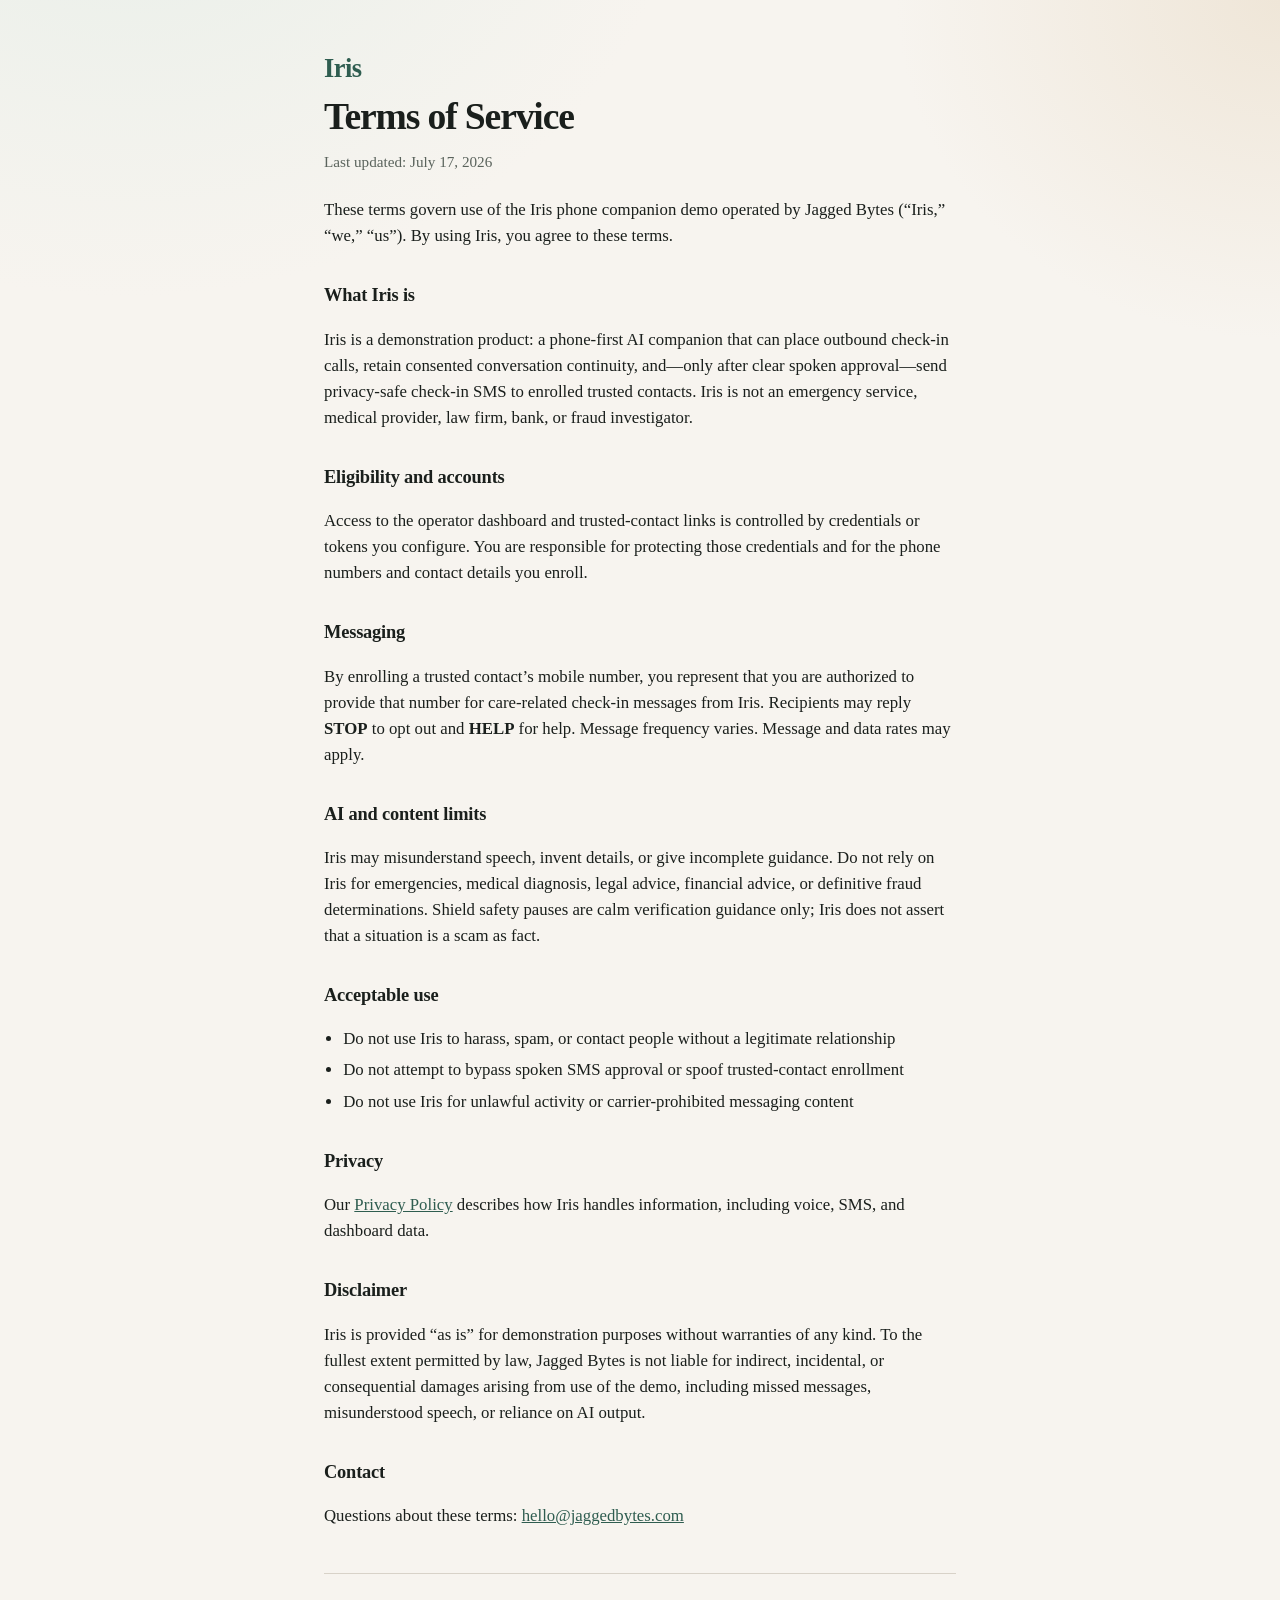
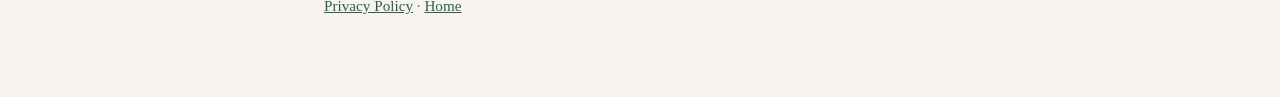
==== terms/index.html @ 32c44c7b "docs(legal): add Iris privacy policy and terms for A2P" ====
<!DOCTYPE html>
<html lang="en">
<head>
  <meta charset="utf-8" />
  <meta name="viewport" content="width=device-width, initial-scale=1" />
  <title>Iris Terms of Service</title>
  <link rel="stylesheet" href="../styles.css" />
</head>
<body>
  <main>
    <p class="brand"><a href="../">Iris</a></p>
    <h1>Terms of Service</h1>
    <p class="meta">Last updated: July 17, 2026</p>

    <p>
      These terms govern use of the Iris phone companion demo operated by Jagged Bytes
      (“Iris,” “we,” “us”). By using Iris, you agree to these terms.
    </p>

    <h2>What Iris is</h2>
    <p>
      Iris is a demonstration product: a phone-first AI companion that can place outbound
      check-in calls, retain consented conversation continuity, and—only after clear spoken
      approval—send privacy-safe check-in SMS to enrolled trusted contacts. Iris is not an
      emergency service, medical provider, law firm, bank, or fraud investigator.
    </p>

    <h2>Eligibility and accounts</h2>
    <p>
      Access to the operator dashboard and trusted-contact links is controlled by credentials
      or tokens you configure. You are responsible for protecting those credentials and for
      the phone numbers and contact details you enroll.
    </p>

    <h2>Messaging</h2>
    <p>
      By enrolling a trusted contact’s mobile number, you represent that you are authorized
      to provide that number for care-related check-in messages from Iris. Recipients may
      reply <strong>STOP</strong> to opt out and <strong>HELP</strong> for help.
      Message frequency varies. Message and data rates may apply.
    </p>

    <h2>AI and content limits</h2>
    <p>
      Iris may misunderstand speech, invent details, or give incomplete guidance.
      Do not rely on Iris for emergencies, medical diagnosis, legal advice, financial advice,
      or definitive fraud determinations. Shield safety pauses are calm verification guidance
      only; Iris does not assert that a situation is a scam as fact.
    </p>

    <h2>Acceptable use</h2>
    <ul>
      <li>Do not use Iris to harass, spam, or contact people without a legitimate relationship</li>
      <li>Do not attempt to bypass spoken SMS approval or spoof trusted-contact enrollment</li>
      <li>Do not use Iris for unlawful activity or carrier-prohibited messaging content</li>
    </ul>

    <h2>Privacy</h2>
    <p>
      Our <a href="../privacy/">Privacy Policy</a> describes how Iris handles information,
      including voice, SMS, and dashboard data.
    </p>

    <h2>Disclaimer</h2>
    <p>
      Iris is provided “as is” for demonstration purposes without warranties of any kind.
      To the fullest extent permitted by law, Jagged Bytes is not liable for indirect,
      incidental, or consequential damages arising from use of the demo, including missed
      messages, misunderstood speech, or reliance on AI output.
    </p>

    <h2>Contact</h2>
    <p>
      Questions about these terms: <a href="mailto:hello@jaggedbytes.com">hello@jaggedbytes.com</a>
    </p>

    <p class="nav"><a href="../privacy/">Privacy Policy</a> · <a href="../">Home</a></p>
  </main>
</body>
</html>
---- styles.css ----
:root {
  color-scheme: light;
  --ink: #1a1f1c;
  --muted: #5a635c;
  --paper: #f7f4ef;
  --accent: #2f5d50;
  --rule: #d8d2c8;
  font-family: "Iowan Old Style", "Palatino Linotype", Palatino, "Book Antiqua", Georgia, serif;
}

* {
  box-sizing: border-box;
}

body {
  margin: 0;
  min-height: 100vh;
  background:
    radial-gradient(ellipse 80% 50% at 10% -10%, #e8efe9 0%, transparent 55%),
    radial-gradient(ellipse 60% 40% at 100% 0%, #efe6d8 0%, transparent 50%),
    var(--paper);
  color: var(--ink);
  line-height: 1.55;
}

main {
  max-width: 42rem;
  margin: 0 auto;
  padding: 3rem 1.25rem 4rem;
}

.brand {
  margin: 0 0 0.35rem;
  font-size: 1.65rem;
  font-weight: 700;
  letter-spacing: -0.02em;
  color: var(--accent);
}

.brand a {
  color: inherit;
  text-decoration: none;
}

h1 {
  margin: 0 0 0.75rem;
  font-size: clamp(1.85rem, 4vw, 2.35rem);
  line-height: 1.15;
  letter-spacing: -0.03em;
}

h2 {
  margin: 2rem 0 0.65rem;
  font-size: 1.15rem;
  letter-spacing: -0.01em;
}

.meta {
  margin: 0 0 1.5rem;
  color: var(--muted);
  font-size: 0.95rem;
}

p,
li {
  font-size: 1.05rem;
}

ul {
  padding-left: 1.2rem;
}

li + li {
  margin-top: 0.35rem;
}

a {
  color: var(--accent);
}

.nav {
  margin-top: 2.75rem;
  padding-top: 1.25rem;
  border-top: 1px solid var(--rule);
  color: var(--muted);
  font-size: 0.95rem;
}
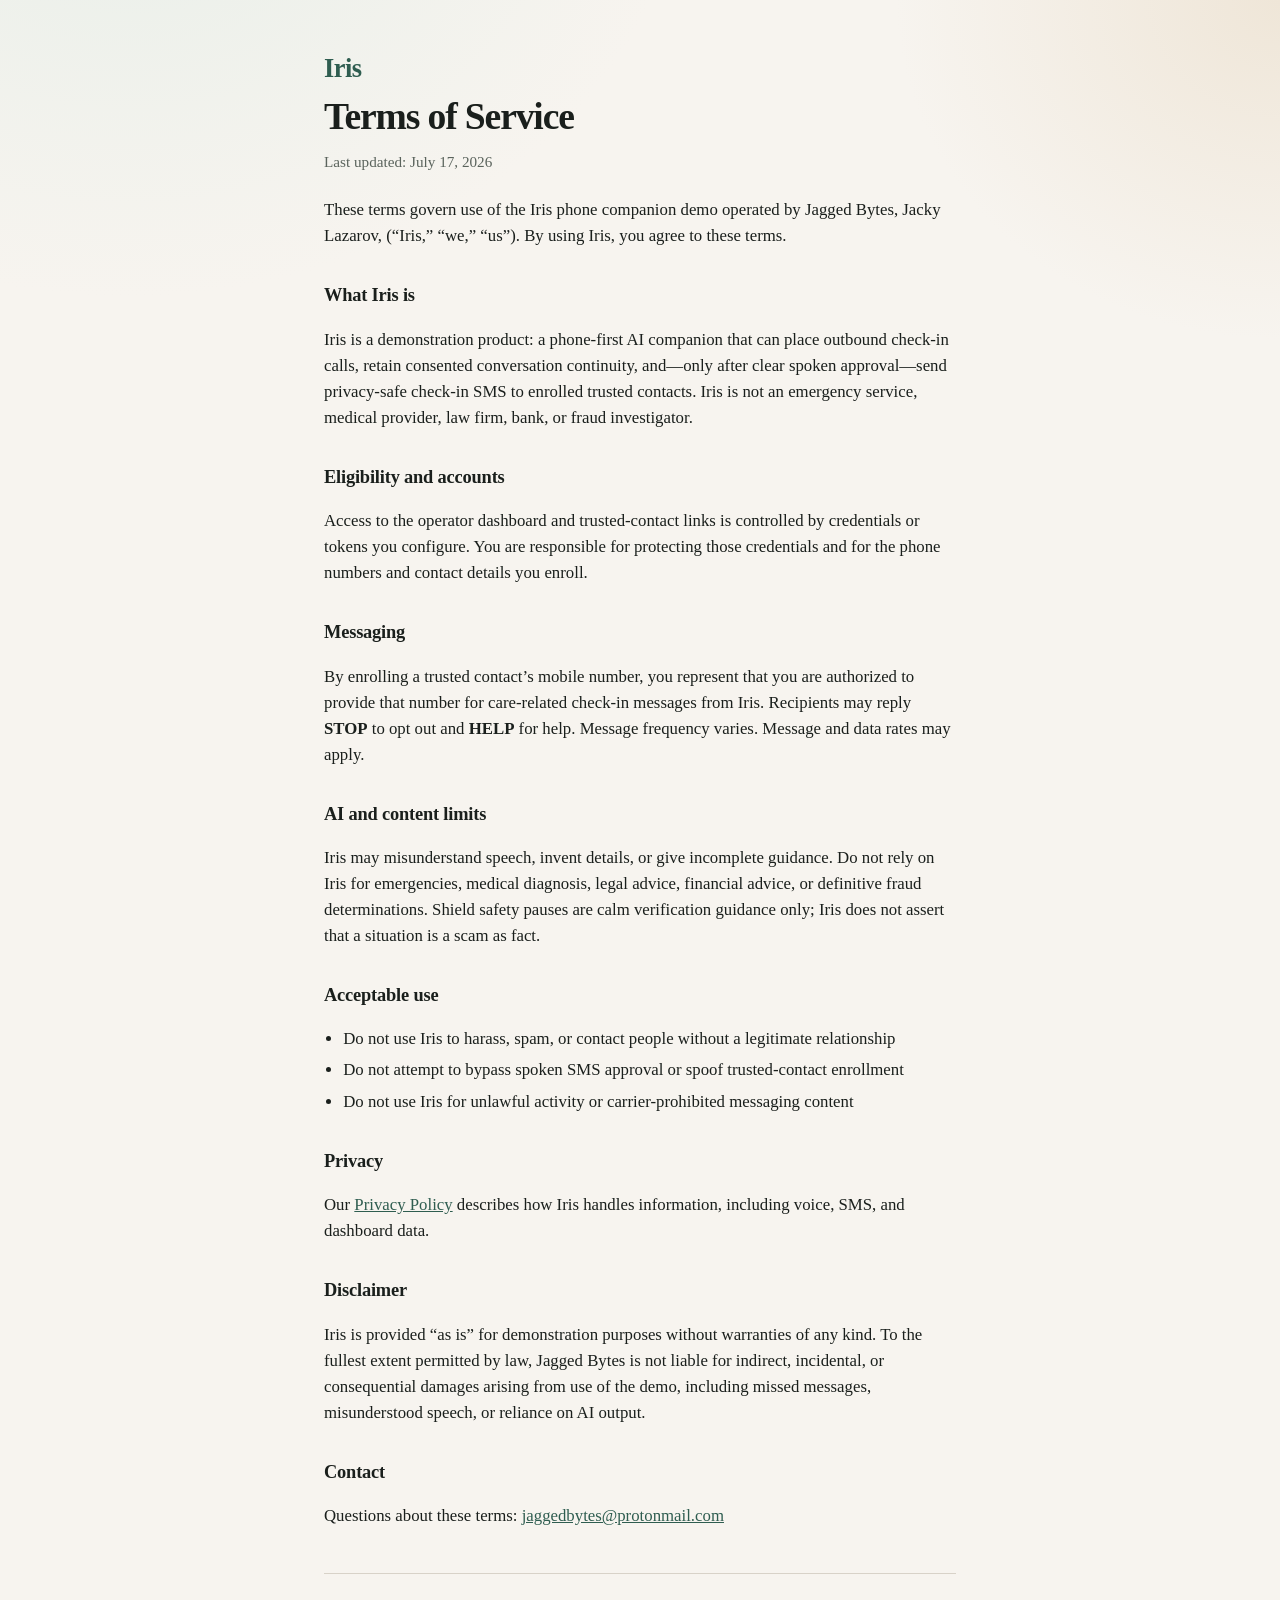
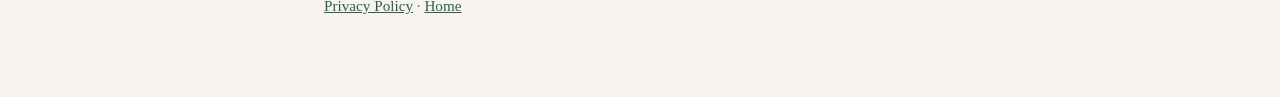
==== commit 2910db6b: "fix(docs): update business name and email" ====
--- a/terms/index.html
+++ b/terms/index.html
@@ -13,7 +13,7 @@
     <p class="meta">Last updated: July 17, 2026</p>
 
     <p>
-      These terms govern use of the Iris phone companion demo operated by Jagged Bytes
+      These terms govern use of the Iris phone companion demo operated by Jagged Bytes, Jacky Lazarov,
       (“Iris,” “we,” “us”). By using Iris, you agree to these terms.
     </p>
 
@@ -71,7 +71,7 @@
 
     <h2>Contact</h2>
     <p>
-      Questions about these terms: <a href="mailto:hello@jaggedbytes.com">hello@jaggedbytes.com</a>
+      Questions about these terms: <a href="mailto:jaggedbytes@protonmail.com">jaggedbytes@protonmail.com</a>
     </p>
 
     <p class="nav"><a href="../privacy/">Privacy Policy</a> · <a href="../">Home</a></p>
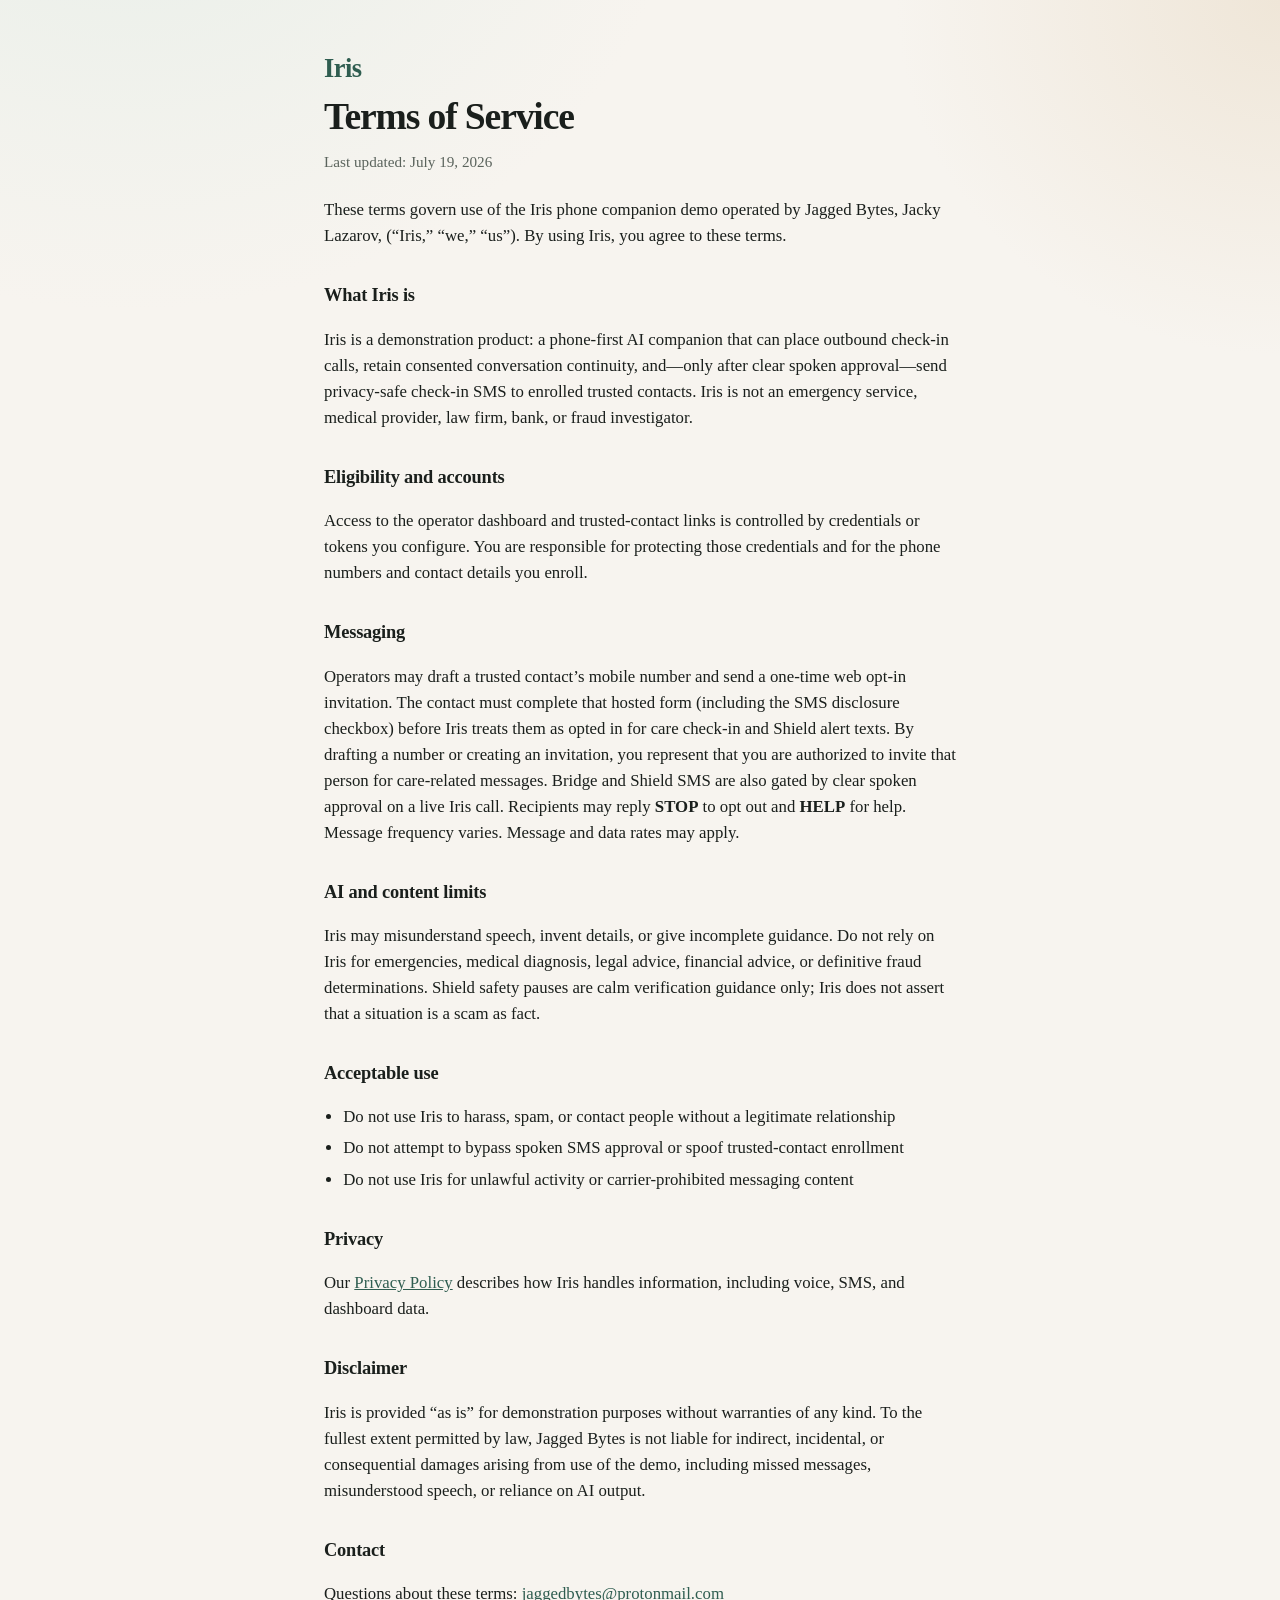
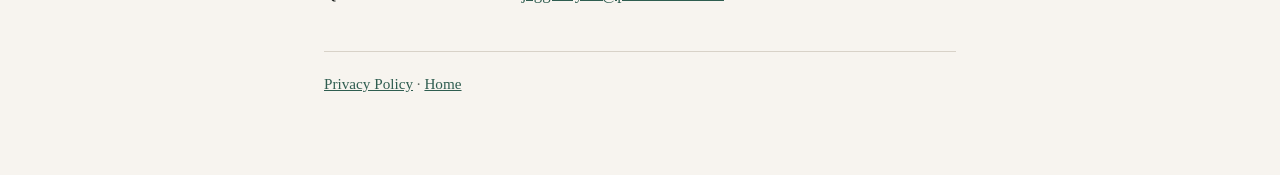
==== commit e4d0ef70: "docs(legal): describe web SMS opt-in on privacy and terms" ====
--- a/terms/index.html
+++ b/terms/index.html
@@ -10,7 +10,7 @@
   <main>
     <p class="brand"><a href="../">Iris</a></p>
     <h1>Terms of Service</h1>
-    <p class="meta">Last updated: July 17, 2026</p>
+    <p class="meta">Last updated: July 19, 2026</p>
 
     <p>
       These terms govern use of the Iris phone companion demo operated by Jagged Bytes, Jacky Lazarov,
@@ -34,9 +34,13 @@
 
     <h2>Messaging</h2>
     <p>
-      By enrolling a trusted contact’s mobile number, you represent that you are authorized
-      to provide that number for care-related check-in messages from Iris. Recipients may
-      reply <strong>STOP</strong> to opt out and <strong>HELP</strong> for help.
+      Operators may draft a trusted contact’s mobile number and send a one-time web opt-in
+      invitation. The contact must complete that hosted form (including the SMS disclosure
+      checkbox) before Iris treats them as opted in for care check-in and Shield alert texts.
+      By drafting a number or creating an invitation, you represent that you are authorized
+      to invite that person for care-related messages. Bridge and Shield SMS are also gated
+      by clear spoken approval on a live Iris call. Recipients may reply
+      <strong>STOP</strong> to opt out and <strong>HELP</strong> for help.
       Message frequency varies. Message and data rates may apply.
     </p>
 
